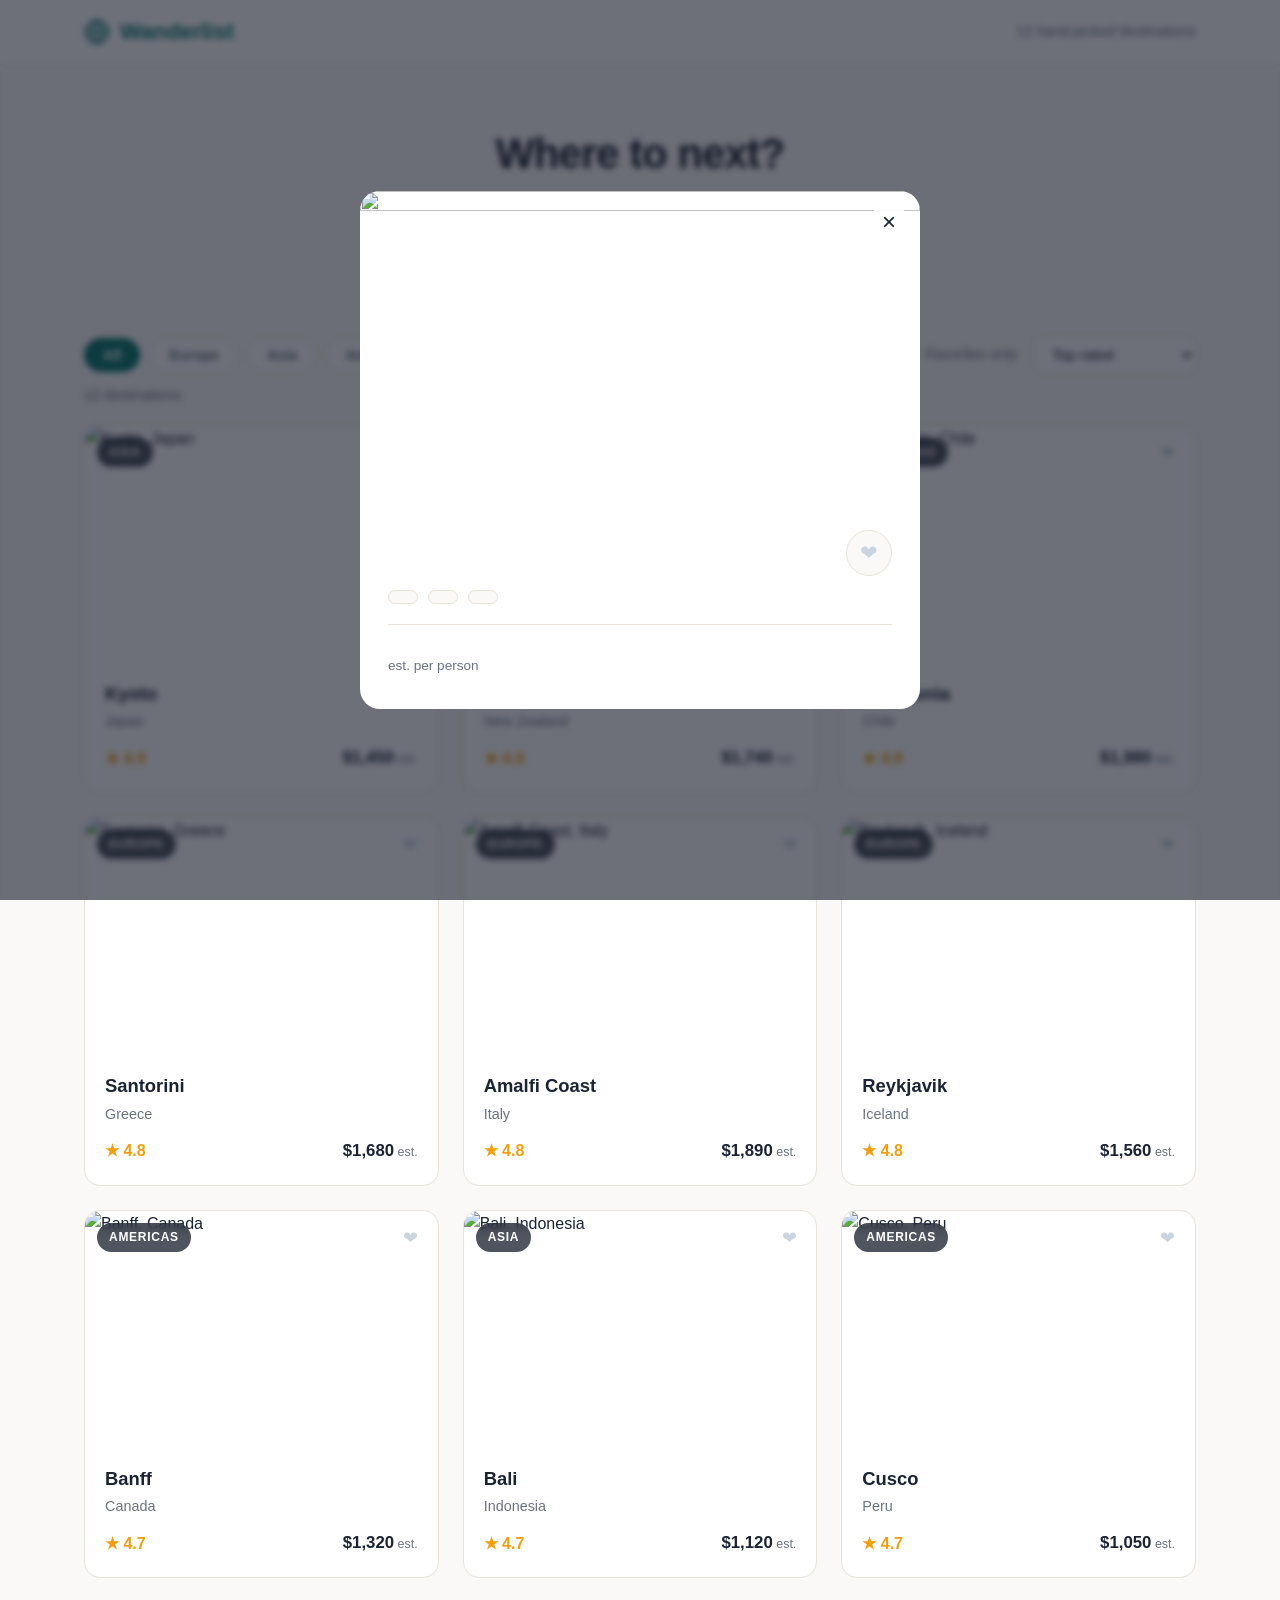
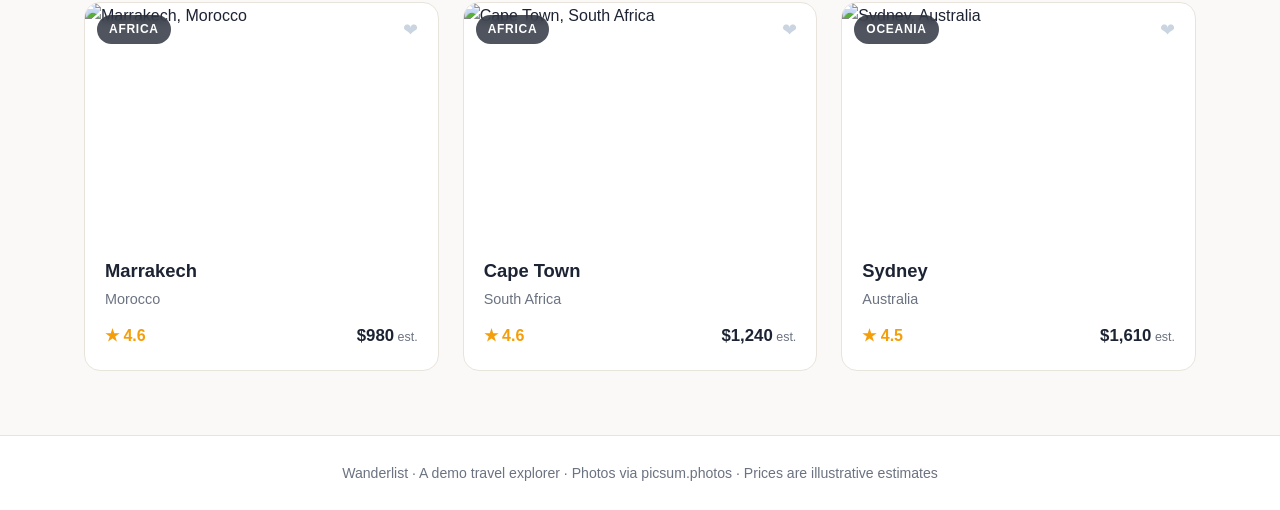
==== index.html @ 07361120 "Add files via upload" ====
<!DOCTYPE html>
<html lang="en">
<head>
  <meta charset="UTF-8" />
  <meta name="viewport" content="width=device-width, initial-scale=1.0" />
  <meta name="description" content="Wanderlist — discover your next trip. Search and filter hand-picked destinations around the world." />
  <title>Wanderlist — Find your next trip</title>
  <link rel="stylesheet" href="style.css" />
</head>
<body>
  <header class="site-header">
    <div class="container nav-inner">
      <a href="#" class="logo">
        <svg width="26" height="26" viewBox="0 0 24 24" fill="none" stroke="currentColor" stroke-width="2" aria-hidden="true">
          <circle cx="12" cy="12" r="10"/><path d="M2 12h20M12 2a15.3 15.3 0 0 1 4 10 15.3 15.3 0 0 1-4 10 15.3 15.3 0 0 1-4-10 15.3 15.3 0 0 1 4-10z"/>
        </svg>
        <span>Wanderlist</span>
      </a>
      <p class="tagline">12 hand-picked destinations</p>
    </div>
  </header>

  <main class="container">
    <section class="hero">
      <h1>Where to next?</h1>
      <p>Search, filter, and save the trips you're dreaming about.</p>
      <div class="search-bar">
        <svg width="20" height="20" viewBox="0 0 24 24" fill="none" stroke="currentColor" stroke-width="2" aria-hidden="true">
          <circle cx="11" cy="11" r="7"/><path d="M21 21l-4.3-4.3"/>
        </svg>
        <input type="search" id="searchInput" placeholder="Search destinations..." aria-label="Search destinations" autocomplete="off" />
      </div>
    </section>

    <section class="controls" aria-label="Filters">
      <div class="region-pills" id="regionPills" role="group" aria-label="Filter by region"></div>
      <div class="controls-right">
        <label class="fav-toggle">
          <input type="checkbox" id="favOnly" />
          <span class="heart-icon" aria-hidden="true">&#10084;</span> Favorites only
        </label>
        <select id="sortSelect" aria-label="Sort destinations">
          <option value="rating-desc">Top rated</option>
          <option value="price-asc">Price: low to high</option>
          <option value="price-desc">Price: high to low</option>
          <option value="name-asc">Name: A to Z</option>
        </select>
      </div>
    </section>

    <p class="result-count" id="resultCount" aria-live="polite"></p>
    <section class="grid" id="grid" aria-label="Destinations"></section>
    <div class="empty-state" id="emptyState" hidden>
      <p class="empty-title">No destinations found</p>
      <p>Try a different search term or clear your filters.</p>
      <button class="btn" id="clearFilters">Clear all filters</button>
    </div>
  </main>

  <div class="modal-backdrop" id="modalBackdrop" hidden>
    <div class="modal" role="dialog" aria-modal="true" aria-labelledby="modalName">
      <button class="modal-close" id="modalClose" aria-label="Close details">&times;</button>
      <img id="modalImg" src="" alt="" />
      <div class="modal-body">
        <div class="modal-head">
          <div>
            <h2 id="modalName"></h2>
            <p class="modal-country" id="modalCountry"></p>
          </div>
          <button class="fav-btn large" id="modalFav" aria-label="Toggle favorite">&#10084;</button>
        </div>
        <div class="modal-meta">
          <span class="meta-chip" id="modalRegion"></span>
          <span class="meta-chip" id="modalRating"></span>
          <span class="meta-chip" id="modalDays"></span>
        </div>
        <p class="modal-desc" id="modalDesc"></p>
        <div class="modal-foot">
          <p class="modal-price"><span id="modalPrice"></span> <small>est. per person</small></p>
        </div>
      </div>
    </div>
  </div>

  <footer class="site-footer">
    <div class="container">
      <p>Wanderlist &middot; A demo travel explorer &middot; Photos via picsum.photos &middot; Prices are illustrative estimates</p>
    </div>
  </footer>

  <script src="script.js"></script>
</body>
</html>
---- style.css ----
/* ============ Wanderlist ============ */
:root {
  --bg: #faf9f7;
  --card: #ffffff;
  --text: #1c2333;
  --muted: #6b7280;
  --primary: #0d7a6f;
  --primary-dark: #0a6159;
  --accent: #f59e0b;
  --border: #e8e4dc;
  --shadow: 0 8px 28px rgba(28, 35, 51, 0.09);
  --radius: 16px;
}
* { margin: 0; padding: 0; box-sizing: border-box; }
body {
  font-family: "Inter", -apple-system, BlinkMacSystemFont, "Segoe UI", Roboto, sans-serif;
  background: var(--bg); color: var(--text); line-height: 1.6; min-height: 100vh;
  display: flex; flex-direction: column;
}
.container { max-width: 1160px; margin: 0 auto; padding: 0 24px; width: 100%; }
main.container { flex: 1; }

/* Header */
.site-header { background: var(--card); border-bottom: 1px solid var(--border); position: sticky; top: 0; z-index: 50; }
.nav-inner { display: flex; align-items: center; justify-content: space-between; height: 64px; }
.logo { display: flex; align-items: center; gap: 10px; text-decoration: none; color: var(--primary); font-size: 1.4rem; font-weight: 800; }
.tagline { color: var(--muted); font-size: 0.9rem; }

/* Hero */
.hero { text-align: center; padding: 56px 0 8px; }
.hero h1 { font-size: 2.6rem; letter-spacing: -0.02em; margin-bottom: 8px; }
.hero p { color: var(--muted); font-size: 1.1rem; margin-bottom: 26px; }
.search-bar {
  display: flex; align-items: center; gap: 10px; max-width: 520px; margin: 0 auto;
  background: var(--card); border: 1.5px solid var(--border); border-radius: 999px;
  padding: 12px 22px; color: var(--muted); transition: border-color 0.2s, box-shadow 0.2s;
}
.search-bar:focus-within { border-color: var(--primary); box-shadow: 0 0 0 3px rgba(13, 122, 111, 0.15); }
.search-bar input { border: none; outline: none; font-size: 1rem; width: 100%; background: transparent; color: var(--text); font-family: inherit; }

/* Controls */
.controls { display: flex; justify-content: space-between; align-items: center; gap: 16px; flex-wrap: wrap; margin: 32px 0 8px; }
.region-pills { display: flex; gap: 10px; flex-wrap: wrap; }
.pill {
  border: 1.5px solid var(--border); background: var(--card); color: var(--muted);
  padding: 8px 18px; border-radius: 999px; cursor: pointer; font-weight: 600; font-size: 0.9rem;
  transition: all 0.2s; font-family: inherit;
}
.pill:hover { border-color: var(--primary); color: var(--primary); }
.pill.active { background: var(--primary); border-color: var(--primary); color: #fff; }
.controls-right { display: flex; align-items: center; gap: 16px; }
.fav-toggle { display: flex; align-items: center; gap: 8px; cursor: pointer; font-size: 0.92rem; font-weight: 500; color: var(--muted); user-select: none; }
.fav-toggle input { accent-color: #e11d48; width: 16px; height: 16px; cursor: pointer; }
.heart-icon { color: #e11d48; }
#sortSelect {
  padding: 9px 14px; border-radius: 10px; border: 1.5px solid var(--border);
  background: var(--card); font-family: inherit; font-size: 0.92rem; cursor: pointer; color: var(--text);
}
.result-count { color: var(--muted); font-size: 0.9rem; margin: 10px 0 18px; }

/* Grid + cards */
.grid { display: grid; grid-template-columns: repeat(auto-fill, minmax(268px, 1fr)); gap: 24px; padding-bottom: 64px; }
.card {
  background: var(--card); border-radius: var(--radius); overflow: hidden;
  border: 1px solid var(--border); cursor: pointer;
  transition: transform 0.25s ease, box-shadow 0.25s ease;
  animation: cardIn 0.45s ease backwards;
}
@keyframes cardIn { from { opacity: 0; transform: translateY(18px); } }
.card:hover { transform: translateY(-8px); box-shadow: var(--shadow); }
.card-img-wrap { position: relative; aspect-ratio: 3 / 2; overflow: hidden; }
.card-img-wrap img { width: 100%; height: 100%; object-fit: cover; transition: transform 0.4s ease; display: block; }
.card:hover .card-img-wrap img { transform: scale(1.06); }
.region-tag {
  position: absolute; top: 12px; left: 12px; background: rgba(12, 18, 32, 0.72); color: #fff;
  font-size: 0.75rem; font-weight: 600; padding: 5px 12px; border-radius: 999px;
  backdrop-filter: blur(4px); text-transform: uppercase; letter-spacing: 0.06em;
}
.fav-btn {
  position: absolute; top: 8px; right: 8px; width: 38px; height: 38px; border-radius: 50%;
  border: none; background: rgba(255, 255, 255, 0.92); color: #cbd5e1; font-size: 1.15rem;
  cursor: pointer; display: grid; place-items: center; transition: transform 0.15s, color 0.2s;
}
.fav-btn:hover { transform: scale(1.12); }
.fav-btn.active { color: #e11d48; }
.card-body { padding: 18px 20px 20px; }
.card-body h3 { font-size: 1.15rem; margin-bottom: 2px; }
.card-country { color: var(--muted); font-size: 0.9rem; margin-bottom: 12px; }
.card-foot { display: flex; justify-content: space-between; align-items: center; }
.rating { color: var(--accent); font-weight: 700; }
.price { font-weight: 700; font-size: 1.05rem; }
.price small { color: var(--muted); font-weight: 400; font-size: 0.78rem; }

/* Empty state */
.empty-state { text-align: center; padding: 60px 20px 80px; }
.empty-title { font-size: 1.4rem; font-weight: 700; margin-bottom: 8px; }
.empty-state p { color: var(--muted); margin-bottom: 20px; }
.btn { background: var(--primary); color: #fff; border: none; padding: 12px 28px; border-radius: 10px; font-weight: 600; cursor: pointer; font-size: 0.95rem; font-family: inherit; }
.btn:hover { background: var(--primary-dark); }

/* Modal */
.modal-backdrop {
  position: fixed; inset: 0; background: rgba(12, 18, 32, 0.6); z-index: 100;
  display: grid; place-items: center; padding: 20px; backdrop-filter: blur(3px);
  animation: fadeIn 0.25s ease;
}
@keyframes fadeIn { from { opacity: 0; } }
.modal {
  background: var(--card); border-radius: 20px; max-width: 560px; width: 100%;
  max-height: 90vh; overflow-y: auto; position: relative;
  animation: popIn 0.3s cubic-bezier(0.2, 0.9, 0.3, 1.2);
}
@keyframes popIn { from { opacity: 0; transform: scale(0.94) translateY(14px); } }
.modal-close {
  position: absolute; top: 12px; right: 12px; width: 38px; height: 38px; border-radius: 50%;
  border: none; background: rgba(255, 255, 255, 0.92); font-size: 1.5rem; cursor: pointer; z-index: 2;
  display: grid; place-items: center; color: var(--text); line-height: 1;
}
.modal img { width: 100%; aspect-ratio: 16 / 9; object-fit: cover; display: block; }
.modal-body { padding: 24px 28px 28px; }
.modal-head { display: flex; justify-content: space-between; align-items: flex-start; gap: 12px; margin-bottom: 14px; }
.modal-head h2 { font-size: 1.6rem; }
.modal-country { color: var(--muted); }
.fav-btn.large { position: static; width: 46px; height: 46px; font-size: 1.3rem; background: var(--bg); border: 1px solid var(--border); flex-shrink: 0; }
.modal-meta { display: flex; gap: 10px; flex-wrap: wrap; margin-bottom: 16px; }
.meta-chip { background: var(--bg); border: 1px solid var(--border); padding: 6px 14px; border-radius: 999px; font-size: 0.85rem; font-weight: 600; }
.modal-desc { color: var(--muted); margin-bottom: 20px; }
.modal-foot { border-top: 1px solid var(--border); padding-top: 18px; }
.modal-price { font-size: 1.5rem; font-weight: 800; }
.modal-price small { color: var(--muted); font-weight: 400; font-size: 0.85rem; }

/* Footer */
.site-footer { border-top: 1px solid var(--border); padding: 26px 0; text-align: center; color: var(--muted); font-size: 0.88rem; background: var(--card); }

@media (max-width: 640px) {
  .hero h1 { font-size: 2rem; }
  .controls { flex-direction: column; align-items: stretch; }
  .controls-right { justify-content: space-between; }
  .tagline { display: none; }
}
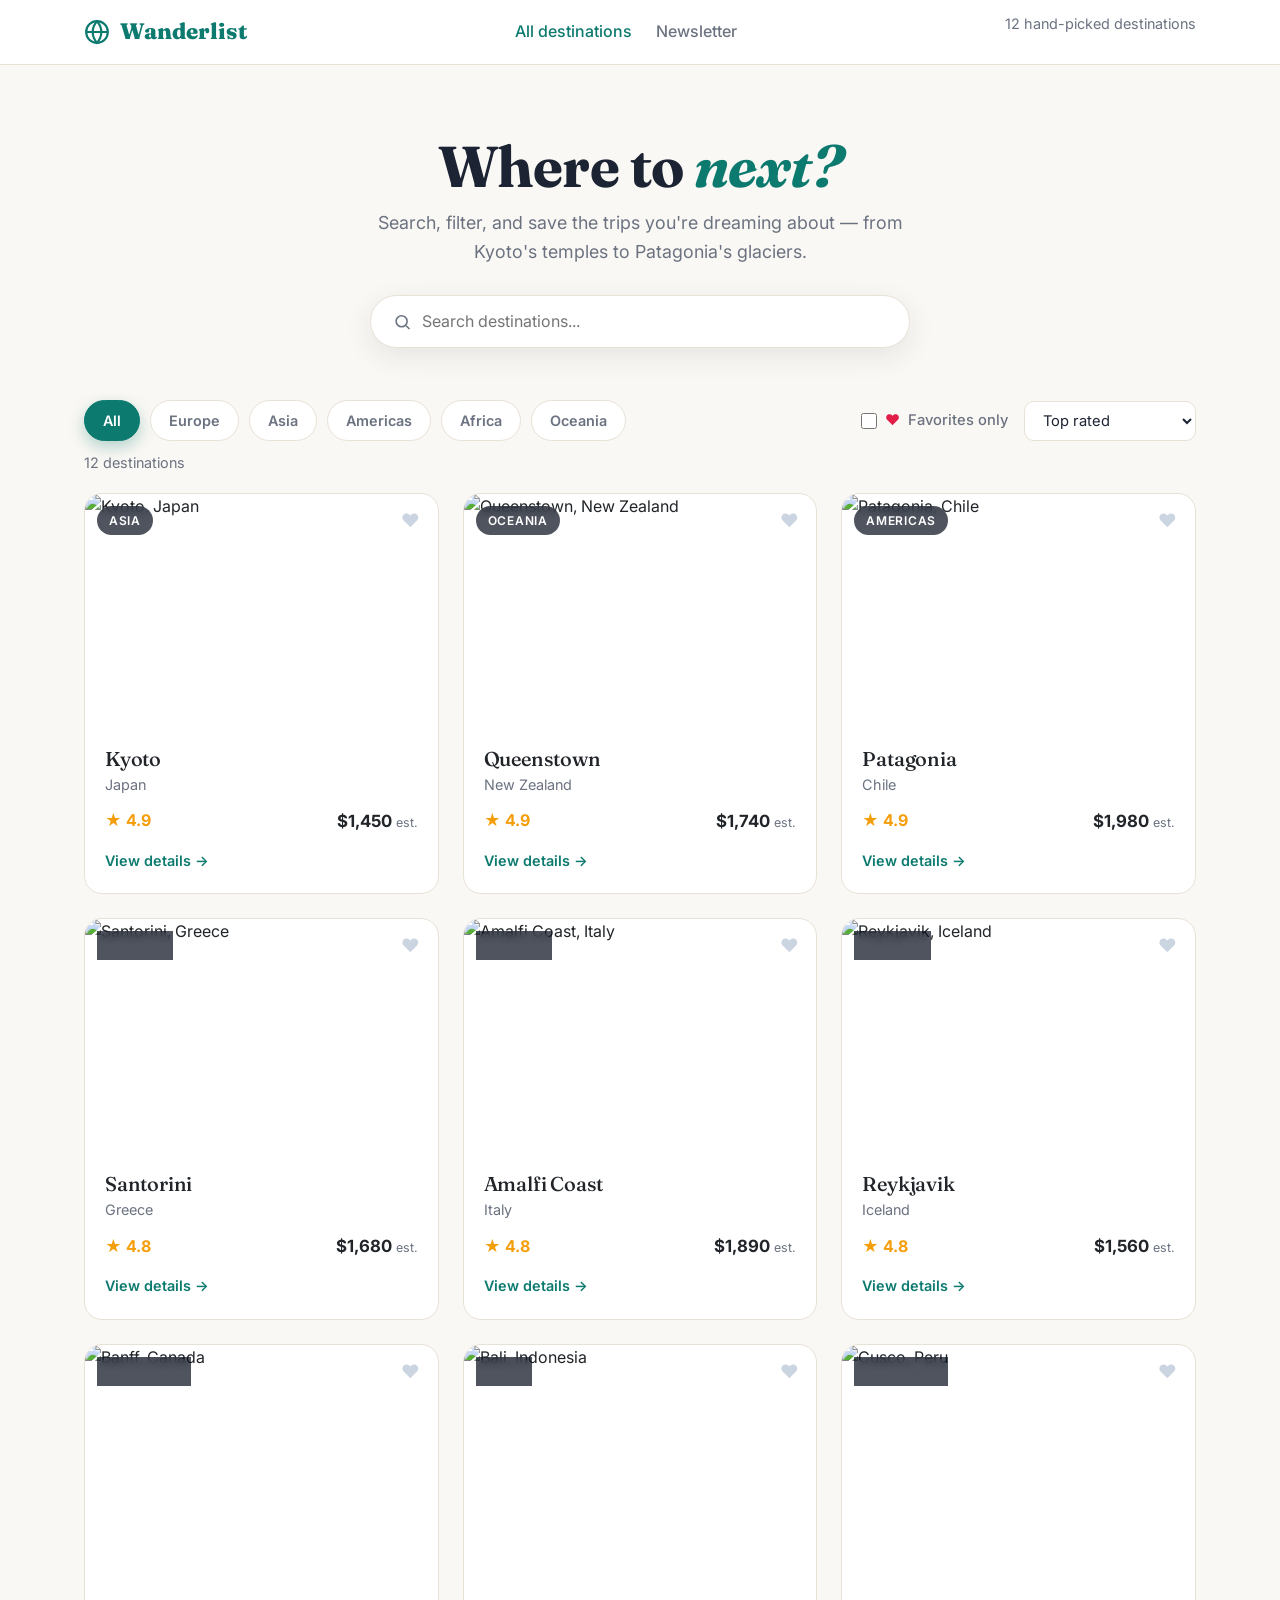
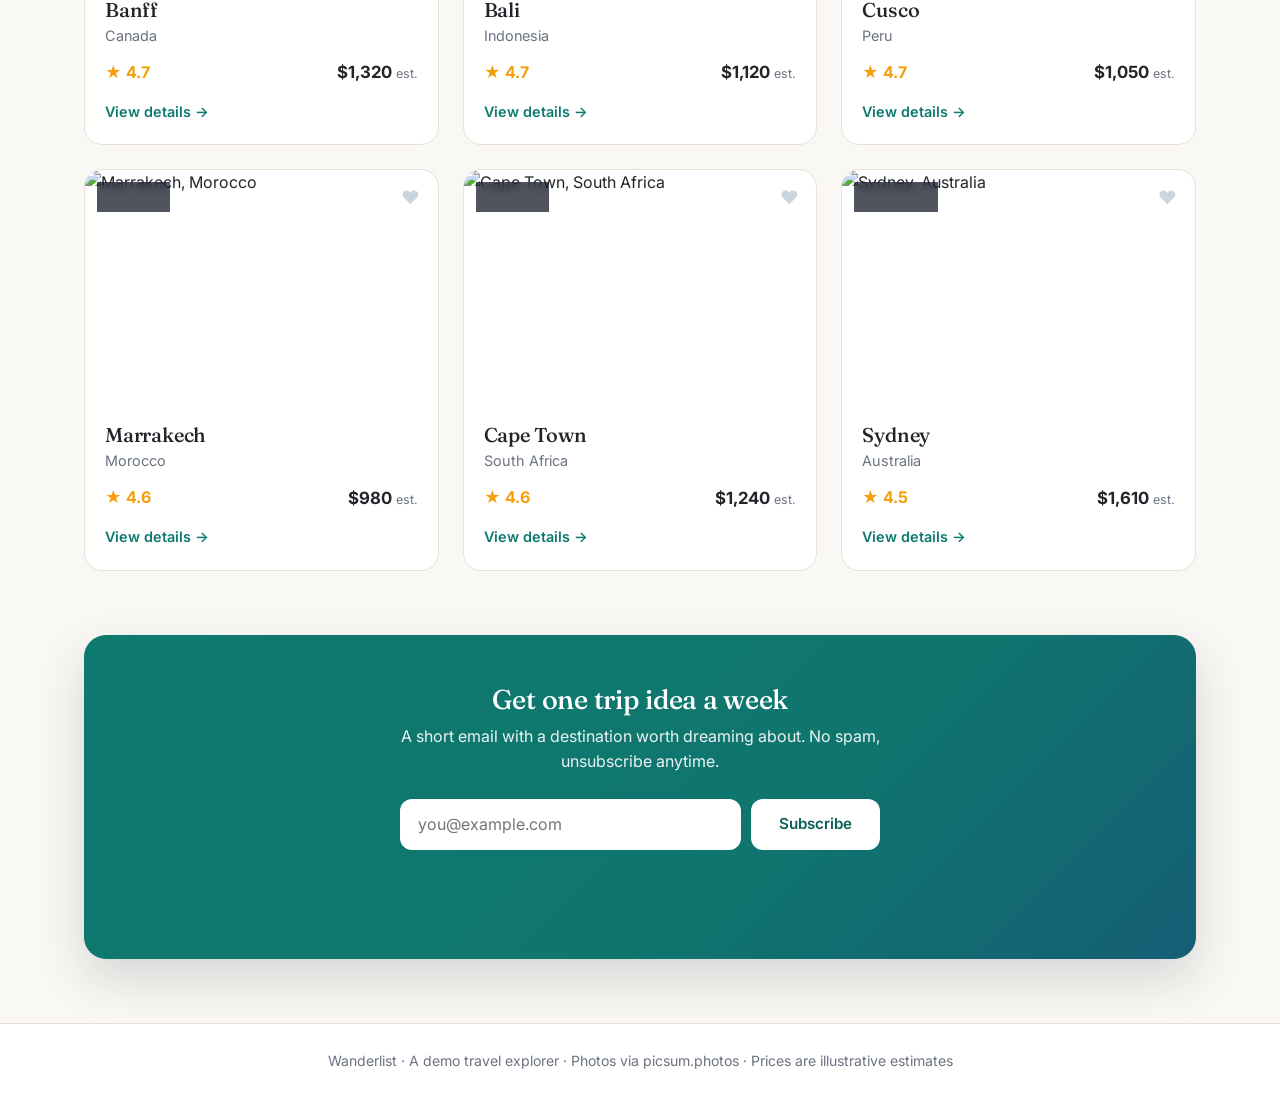
==== commit 5729dd6b: "Upgrade Wanderlist: destination detail pages, Bootstrap + animations, PHP newsletter + listings API" ====
--- a/index.html
+++ b/index.html
@@ -5,25 +5,43 @@
   <meta name="viewport" content="width=device-width, initial-scale=1.0" />
   <meta name="description" content="Wanderlist — discover your next trip. Search and filter hand-picked destinations around the world." />
   <title>Wanderlist — Find your next trip</title>
+  <link href="https://cdn.jsdelivr.net/npm/bootstrap@5.3.3/dist/css/bootstrap.min.css" rel="stylesheet" crossorigin="anonymous" />
+  <link rel="preconnect" href="https://fonts.googleapis.com" />
+  <link rel="preconnect" href="https://fonts.gstatic.com" crossorigin />
+  <link href="https://fonts.googleapis.com/css2?family=Fraunces:ital,opsz,wght@0,9..144,600;0,9..144,700;1,9..144,600&family=Inter:wght@400;500;600;700;800&display=swap" rel="stylesheet" />
   <link rel="stylesheet" href="style.css" />
+  <!--
+    Backend note: the destination list is loaded from destinations.php when a
+    PHP host is available, otherwise the bundled copy in destinations-data.js
+    is used. The newsletter form POSTs to subscribe.php; both are plain
+    dependency-free PHP (run with `php -S localhost:8000`). Neither runs on
+    GitHub Pages or file:// — there the newsletter shows a clearly-labelled
+    demo success state instead.
+  -->
 </head>
 <body>
   <header class="site-header">
     <div class="container nav-inner">
-      <a href="#" class="logo">
+      <a href="index.html" class="logo">
         <svg width="26" height="26" viewBox="0 0 24 24" fill="none" stroke="currentColor" stroke-width="2" aria-hidden="true">
           <circle cx="12" cy="12" r="10"/><path d="M2 12h20M12 2a15.3 15.3 0 0 1 4 10 15.3 15.3 0 0 1-4 10 15.3 15.3 0 0 1-4-10 15.3 15.3 0 0 1 4-10z"/>
         </svg>
         <span>Wanderlist</span>
       </a>
+      <nav aria-label="Main navigation">
+        <ul class="nav-links">
+          <li><a href="index.html" class="active" aria-current="page">All destinations</a></li>
+          <li><a href="#newsletter">Newsletter</a></li>
+        </ul>
+      </nav>
       <p class="tagline">12 hand-picked destinations</p>
     </div>
   </header>
 
   <main class="container">
     <section class="hero">
-      <h1>Where to next?</h1>
-      <p>Search, filter, and save the trips you're dreaming about.</p>
+      <h1>Where to <em>next?</em></h1>
+      <p>Search, filter, and save the trips you're dreaming about — from Kyoto's temples to Patagonia's glaciers.</p>
       <div class="search-bar">
         <svg width="20" height="20" viewBox="0 0 24 24" fill="none" stroke="currentColor" stroke-width="2" aria-hidden="true">
           <circle cx="11" cy="11" r="7"/><path d="M21 21l-4.3-4.3"/>
@@ -32,7 +50,7 @@
       </div>
     </section>
 
-    <section class="controls" aria-label="Filters">
+    <section class="controls" aria-label="Filters" id="favorites">
       <div class="region-pills" id="regionPills" role="group" aria-label="Filter by region"></div>
       <div class="controls-right">
         <label class="fav-toggle">
@@ -55,6 +73,18 @@
       <p>Try a different search term or clear your filters.</p>
       <button class="btn" id="clearFilters">Clear all filters</button>
     </div>
+
+    <!-- Newsletter -->
+    <section class="newsletter reveal" id="newsletter">
+      <h2>Get one trip idea a week</h2>
+      <p>A short email with a destination worth dreaming about. No spam, unsubscribe anytime.</p>
+      <form id="newsForm" class="news-form" novalidate>
+        <input type="email" id="newsEmail" name="email" placeholder="you@example.com" aria-label="Email address" autocomplete="email" />
+        <button type="submit" class="btn" id="newsSubmit">Subscribe</button>
+      </form>
+      <p class="news-msg" id="newsMsg" aria-live="polite"></p>
+      <p id="newsDemoNote" class="demo-note" hidden>Demo mode — no backend connected. Your email was not saved anywhere. On a PHP host, this form posts to subscribe.php and saves to data/subscribers.json.</p>
+    </section>
   </main>
 
   <div class="modal-backdrop" id="modalBackdrop" hidden>
@@ -77,6 +107,7 @@
         <p class="modal-desc" id="modalDesc"></p>
         <div class="modal-foot">
           <p class="modal-price"><span id="modalPrice"></span> <small>est. per person</small></p>
+          <a href="destination.html" class="btn btn-ghost" id="modalDetailLink">Full details &rarr;</a>
         </div>
       </div>
     </div>
@@ -88,6 +119,8 @@
     </div>
   </footer>
 
+  <script src="https://cdn.jsdelivr.net/npm/bootstrap@5.3.3/dist/js/bootstrap.bundle.min.js" crossorigin="anonymous"></script>
+  <script src="destinations-data.js"></script>
   <script src="script.js"></script>
 </body>
 </html>
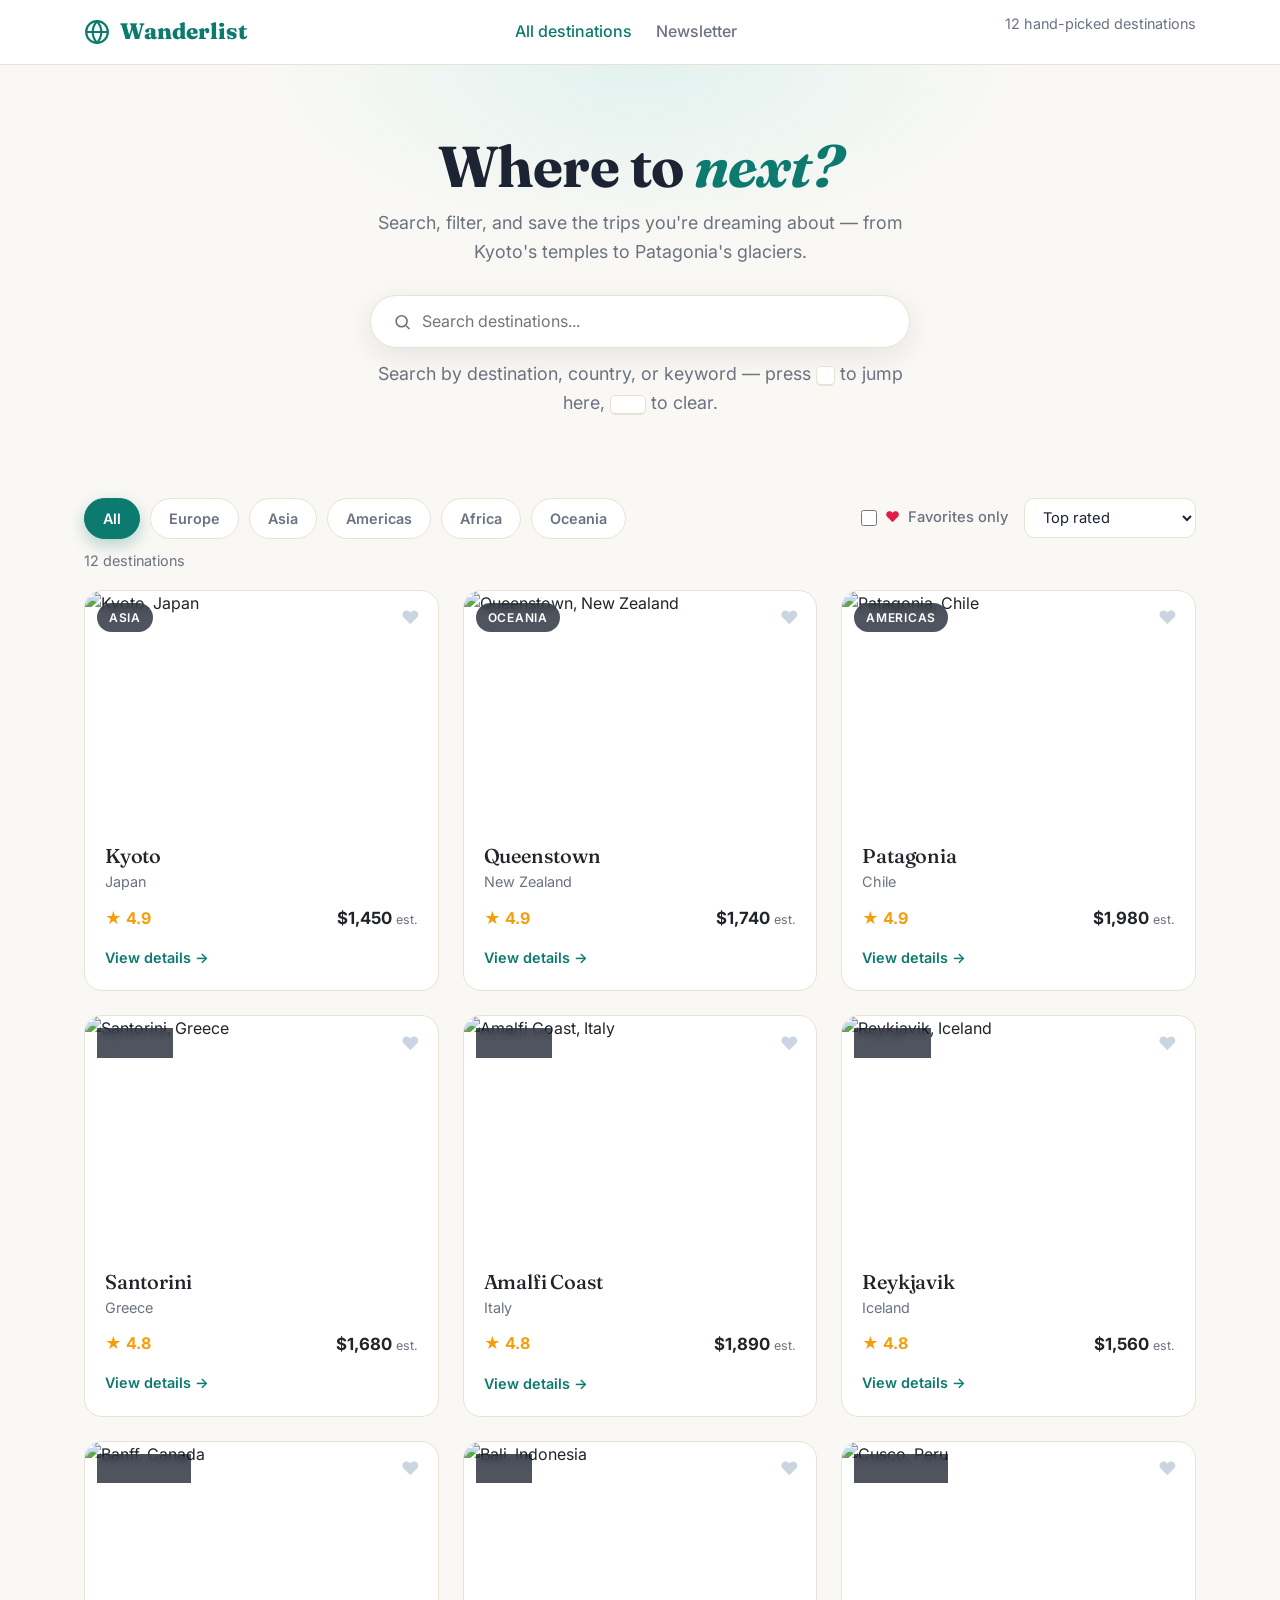
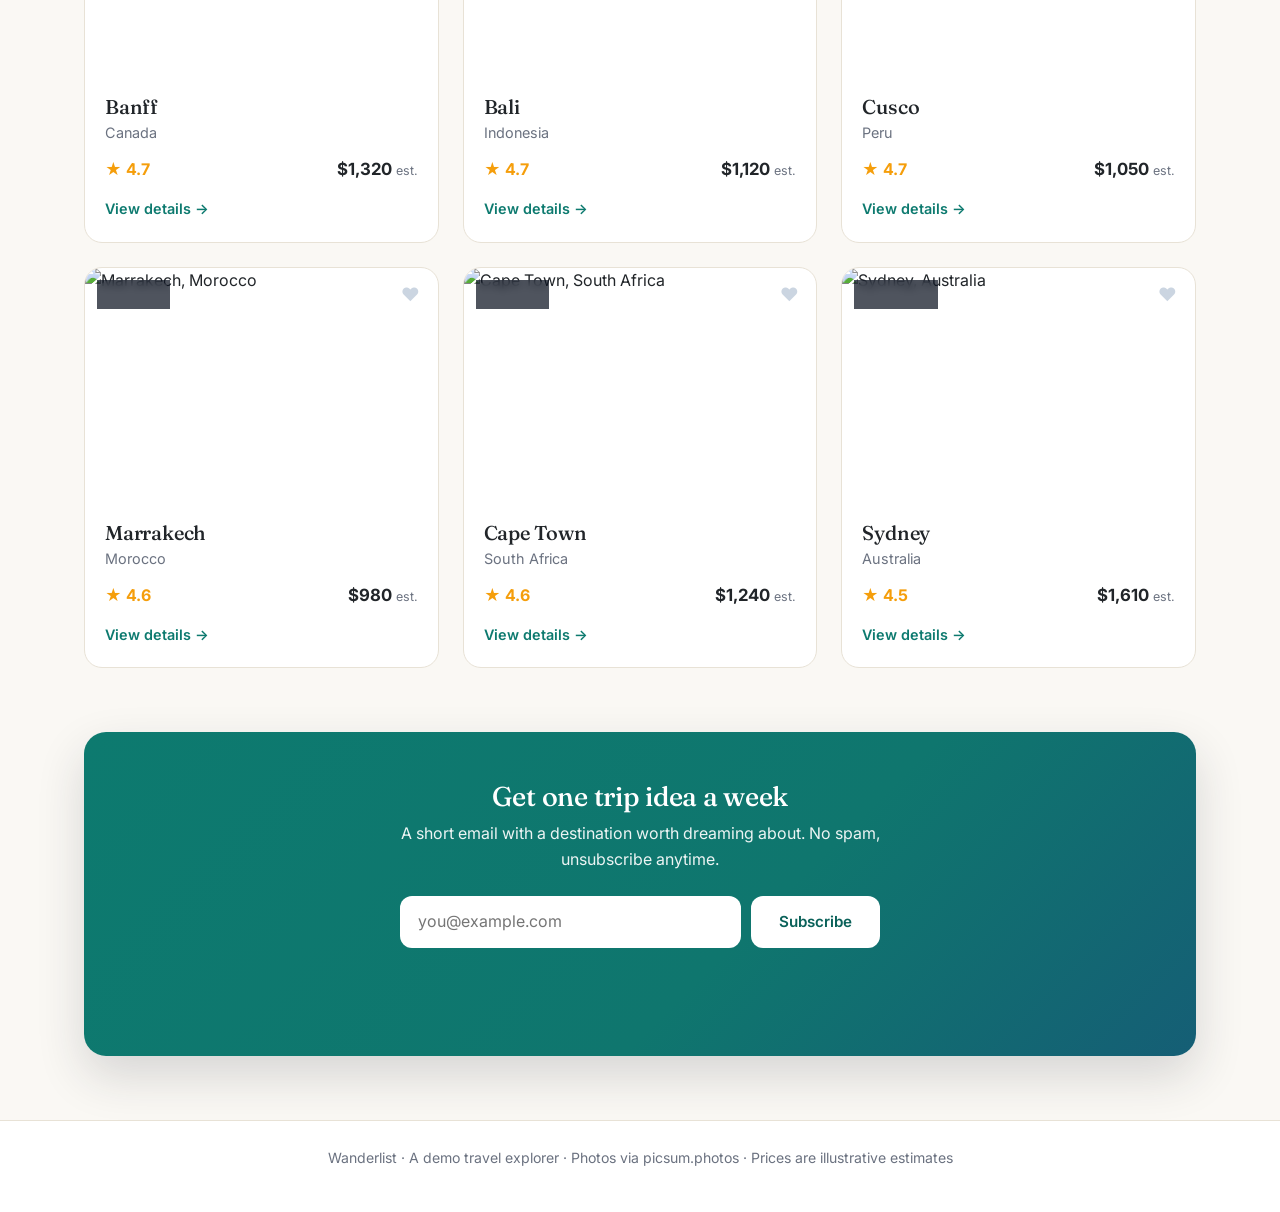
==== commit dbce2901: "Upgrade polish: animations, content, accessibility" ====
--- a/index.html
+++ b/index.html
@@ -20,6 +20,7 @@
   -->
 </head>
 <body>
+  <a class="skip-link" href="#main">Skip to main content</a>
   <header class="site-header">
     <div class="container nav-inner">
       <a href="index.html" class="logo">
@@ -38,7 +39,7 @@
     </div>
   </header>
 
-  <main class="container">
+  <main class="container" id="main">
     <section class="hero">
       <h1>Where to <em>next?</em></h1>
       <p>Search, filter, and save the trips you're dreaming about — from Kyoto's temples to Patagonia's glaciers.</p>
@@ -46,8 +47,9 @@
         <svg width="20" height="20" viewBox="0 0 24 24" fill="none" stroke="currentColor" stroke-width="2" aria-hidden="true">
           <circle cx="11" cy="11" r="7"/><path d="M21 21l-4.3-4.3"/>
         </svg>
-        <input type="search" id="searchInput" placeholder="Search destinations..." aria-label="Search destinations" autocomplete="off" />
+        <input type="search" id="searchInput" placeholder="Search destinations..." aria-label="Search destinations" aria-describedby="searchHelp" autocomplete="off" />
       </div>
+      <p class="search-help" id="searchHelp">Search by destination, country, or keyword — press <kbd>/</kbd> to jump here, <kbd>Esc</kbd> to clear.</p>
     </section>
 
     <section class="controls" aria-label="Filters" id="favorites">
@@ -57,7 +59,8 @@
           <input type="checkbox" id="favOnly" />
           <span class="heart-icon" aria-hidden="true">&#10084;</span> Favorites only
         </label>
-        <select id="sortSelect" aria-label="Sort destinations">
+        <label class="visually-hidden" for="sortSelect">Sort destinations</label>
+        <select id="sortSelect">
           <option value="rating-desc">Top rated</option>
           <option value="price-asc">Price: low to high</option>
           <option value="price-desc">Price: high to low</option>
@@ -68,7 +71,7 @@
 
     <p class="result-count" id="resultCount" aria-live="polite"></p>
     <section class="grid" id="grid" aria-label="Destinations"></section>
-    <div class="empty-state" id="emptyState" hidden>
+    <div class="empty-state" id="emptyState" role="status" hidden>
       <p class="empty-title">No destinations found</p>
       <p>Try a different search term or clear your filters.</p>
       <button class="btn" id="clearFilters">Clear all filters</button>
@@ -88,7 +91,7 @@
   </main>
 
   <div class="modal-backdrop" id="modalBackdrop" hidden>
-    <div class="modal" role="dialog" aria-modal="true" aria-labelledby="modalName">
+    <div class="modal" role="dialog" aria-modal="true" aria-labelledby="modalName" aria-describedby="modalDesc">
       <button class="modal-close" id="modalClose" aria-label="Close details">&times;</button>
       <img id="modalImg" src="" alt="" />
       <div class="modal-body">
